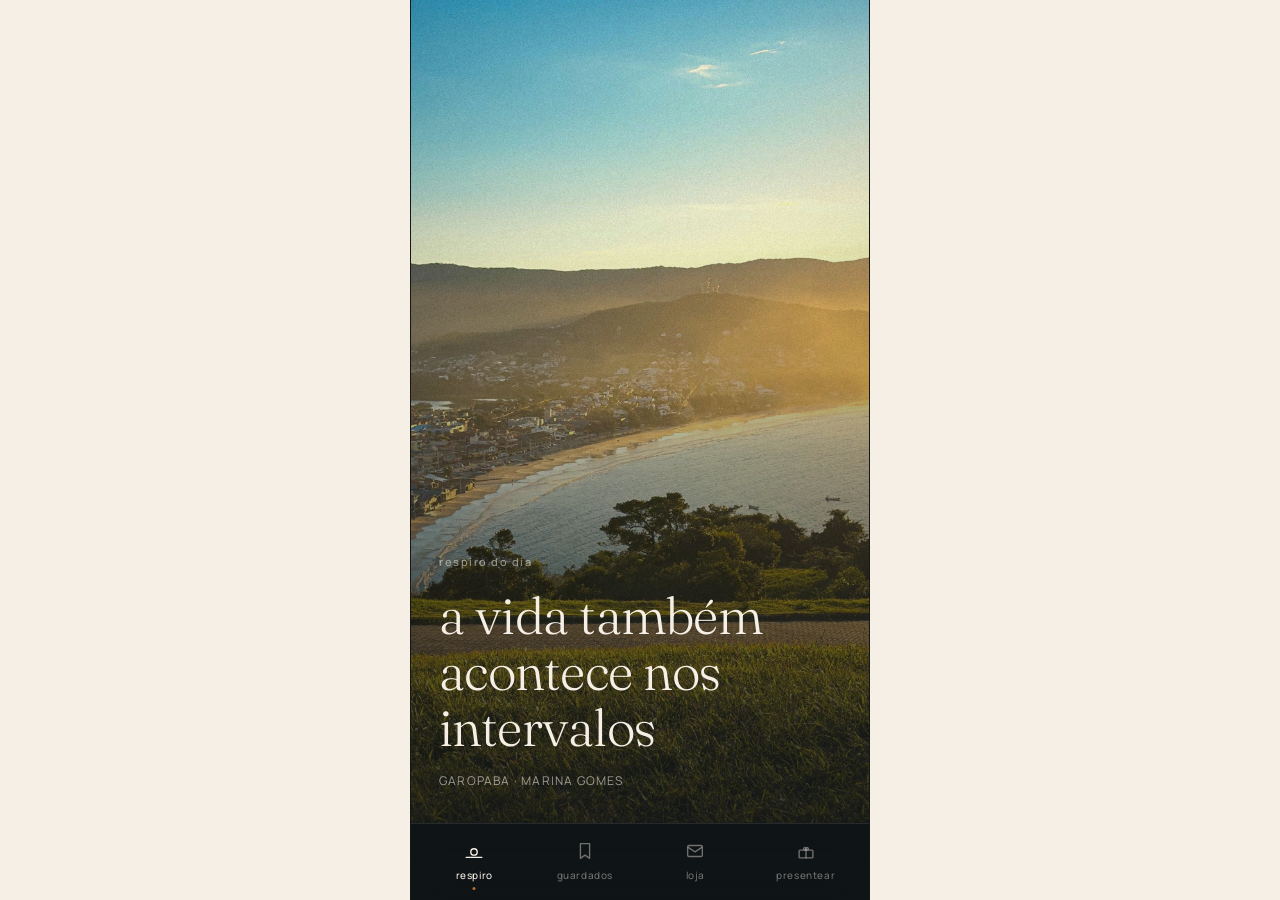
==== app/index.html @ 146d61ae "App PWA v1 — Fase 1: andaime (shell + PWA + navegação inferior) Segundo cômodo da mesma casa técnica" ====
<!DOCTYPE html>
<html lang="pt-BR">
<head>
  <meta charset="UTF-8">
  <meta name="viewport" content="width=device-width, initial-scale=1.0, viewport-fit=cover">
  <title>verso calmo — um respiro de Garopaba</title>
  <meta name="description" content="Um respiro de Garopaba que cabe no bolso. Frases e paisagens reais, por Marina Gomes.">
  <meta name="theme-color" content="#F6EFE5">

  <!-- PWA -->
  <link rel="manifest" href="manifest.webmanifest">
  <link rel="icon" href="/favicon.svg" type="image/svg+xml">
  <link rel="apple-touch-icon" href="assets/icons/icon.svg">
  <meta name="apple-mobile-web-app-capable" content="yes">
  <meta name="apple-mobile-web-app-status-bar-style" content="default">
  <meta name="apple-mobile-web-app-title" content="Verso Calmo">

  <!-- Tipografia (mesma do site — pesos permitidos apenas) -->
  <link rel="preconnect" href="https://fonts.googleapis.com">
  <link rel="preconnect" href="https://fonts.gstatic.com" crossorigin>
  <link href="https://fonts.googleapis.com/css2?family=Fraunces:ital,opsz,wght@0,9..144,300;0,9..144,400;1,9..144,300;1,9..144,400&family=Manrope:wght@400;500&display=swap" rel="stylesheet">

  <!-- Tokens herdados do site (fonte única de cor — não duplicar, não hardcodar HEX) -->
  <link rel="stylesheet" href="/tokens.css">
  <link rel="stylesheet" href="app.css">
</head>
<body>
  <a class="skip-link" href="#conteudo">pular para o conteúdo</a>

  <div class="app" data-modo="profundidade">
    <main class="telas" id="conteudo">

      <!-- ============ TELA 1 — RESPIRO DO DIA ============ -->
      <section class="tela tela--respiro is-ativa" data-tela="respiro" aria-label="respiro do dia">
        <picture class="respiro__foto">
          <source srcset="/assets/garopaba/01-hero-garopaba.avif" type="image/avif">
          <source srcset="/assets/garopaba/01-hero-garopaba.webp" type="image/webp">
          <img src="/assets/garopaba/01-hero-garopaba.jpg"
               alt="entardecer dourado sobre o mar e a montanha em garopaba"
               fetchpriority="high" decoding="async">
        </picture>
        <div class="respiro__gradiente"></div>
        <div class="respiro__conteudo">
          <p class="respiro__label">respiro do dia</p>
          <!-- [Fase 2] frase e foto passam a vir de /app/data/respiros.json
                       (respiro determinístico por data) + swipe do acervo
                       + botões "guardar este respiro" e "presentear". -->
          <p class="respiro__frase">a vida também acontece nos intervalos</p>
          <p class="respiro__assinatura">garopaba · marina gomes</p>
        </div>
      </section>

      <!-- ============ TELA 2 — GUARDADOS ============ -->
      <section class="tela tela--claro" data-tela="guardados" aria-label="guardados">
        <header class="tela__cabecalho">
          <p class="tela__label">guardados</p>
          <h1 class="tela__titulo">o seu <em>cantinho</em></h1>
        </header>
        <!-- [Fase 3] quando houver respiros guardados, guardados.js troca este
                     estado vazio por uma grade editorial (lida de storage.js). -->
        <div class="vazio" data-vazio="guardados">
          <p class="vazio__frase">ainda em branco — e tudo bem.</p>
          <p class="vazio__texto">guarde aqui os respiros que quiser levar com você. toque em <em>guardar</em> num respiro e ele aparece neste cantinho.</p>
        </div>
      </section>

      <!-- ============ TELA 3 — LOJA ============ -->
      <section class="tela tela--claro" data-tela="loja" aria-label="loja">
        <header class="tela__cabecalho">
          <p class="tela__label">loja</p>
          <h1 class="tela__titulo">para <em>levar com você</em></h1>
        </header>
        <!-- [Fase 4] as cartas passam a ser renderizadas de /app/data/colecoes.json
                     e o gesto vai direto ao checkout Kiwify quando a URL existir. -->
        <article class="carta">
          <div class="carta__capa">
            <picture>
              <source srcset="/assets/em-breve/02-celular-wallpaper-real.avif" type="image/avif">
              <source srcset="/assets/em-breve/02-celular-wallpaper-real.webp" type="image/webp">
              <img src="/assets/em-breve/02-celular-wallpaper-real.jpg"
                   alt="celular sobre a areia com um wallpaper de garopaba na tela" loading="lazy" decoding="async">
            </picture>
          </div>
          <div class="carta__corpo">
            <h2 class="carta__titulo">Respiro de Garopaba</h2>
            <p class="carta__texto">cinco respiros de garopaba para a tela do seu dia.</p>
            <p class="carta__preco">R$17 · 5 wallpapers</p>
            <a class="gesto" href="/respiro-de-garopaba/">
              levar comigo <span class="gesto__seta" aria-hidden="true">→</span>
            </a>
          </div>
        </article>
      </section>

      <!-- ============ TELA 4 — PRESENTEAR ============ -->
      <section class="tela tela--claro" data-tela="presentear" aria-label="presentear">
        <header class="tela__cabecalho">
          <p class="tela__label">presentear</p>
          <h1 class="tela__titulo">um respiro <em>para alguém</em></h1>
        </header>
        <!-- [Fase 5] aqui entra a geração do link versocalmo.com.br/r/<id> + Web Share API;
                     a página /r/<id> é servida pelo site (mesmo repo, rota nova). -->
        <div class="vazio" data-vazio="presentear">
          <p class="vazio__frase">esse silêncio me lembrou de você.</p>
          <p class="vazio__texto">escolha um respiro e mande para quem você quiser. ele abre numa página feita em garopaba — não um print.</p>
          <a class="gesto" href="#/respiro">
            começar pelo respiro do dia <span class="gesto__seta" aria-hidden="true">→</span>
          </a>
        </div>
      </section>

    </main>

    <!-- ============ NAVEGAÇÃO INFERIOR (discreta) ============ -->
    <nav class="tabbar" aria-label="navegação principal">
      <a class="tabbar__item is-ativa" data-tela="respiro" href="#/respiro" aria-current="page">
        <svg class="tabbar__icone" viewBox="0 0 24 24" aria-hidden="true">
          <circle cx="12" cy="13" r="3.5"/><line x1="3.5" y1="19" x2="20.5" y2="19"/>
        </svg>
        <span class="tabbar__rotulo">respiro</span>
      </a>
      <a class="tabbar__item" data-tela="guardados" href="#/guardados">
        <svg class="tabbar__icone" viewBox="0 0 24 24" aria-hidden="true">
          <path d="M7 4h10v16l-5-3.5L7 20z"/>
        </svg>
        <span class="tabbar__rotulo">guardados</span>
      </a>
      <a class="tabbar__item" data-tela="loja" href="#/loja">
        <svg class="tabbar__icone" viewBox="0 0 24 24" aria-hidden="true">
          <rect x="4" y="6" width="16" height="12" rx="1.5"/><path d="M4.5 8l7.5 5 7.5-5"/>
        </svg>
        <span class="tabbar__rotulo">loja</span>
      </a>
      <a class="tabbar__item" data-tela="presentear" href="#/presentear">
        <svg class="tabbar__icone" viewBox="0 0 24 24" aria-hidden="true">
          <rect x="4.5" y="11" width="15" height="8.5" rx="1"/><line x1="12" y1="11" x2="12" y2="19.5"/>
          <path d="M12 11c-1.4-3 2.6-4 2.6-1.2 0 .8-1 1.2-2.6 1.2"/>
          <path d="M12 11c1.4-3-2.6-4-2.6-1.2 0 .8 1 1.2 2.6 1.2"/>
        </svg>
        <span class="tabbar__rotulo">presentear</span>
      </a>
    </nav>
  </div>

  <script type="module" src="js/app.js"></script>
</body>
</html>
---- tokens.css ----
:root {
  /* Núcleo — paleta oficial */
  --vc-sal: #F6EFE5;
  --vc-areia-umida: #C8A77D;
  --vc-ambar: #B66F32;
  --vc-ceu-quieto: #AFC7C9;
  --vc-rosa-memoria: #D8A6A0;
  --vc-verde-restinga: #69755C;
  --vc-noite-mar: #101417;
  --vc-mar-profundo: #1F3A3D;
  --vc-tinta-mar: #3A2A22;
  /* Derivados */
  --vc-areia-clara: #E8D9C2;
  --vc-ambar-suave: #D8915A;
  --vc-tinta-mar-suave: #6B5B50;
  --vc-borda: rgba(58, 42, 34, 0.12);
}
---- app/app.css ----
/* ===========================================================
   Verso Calmo — app PWA · estilos próprios do app
   Cor SÓ via var(--vc-*) de /tokens.css. Translúcidos = rgba do HEX do token.
   Tipografia: Fraunces (frases/títulos) + Manrope (UI/texto).
   =========================================================== */

/* === RESET === */
*, *::before, *::after { margin: 0; padding: 0; box-sizing: border-box; }

/* === BASE === */
:root {
  --safe-b: env(safe-area-inset-bottom, 0px);
  --safe-t: env(safe-area-inset-top, 0px);
}
html {
  font-size: 16px;
  -webkit-font-smoothing: antialiased;
  -moz-osx-font-smoothing: grayscale;
  height: 100%;
}
body {
  font-family: 'Manrope', sans-serif;
  font-weight: 400;
  background: var(--vc-sal);
  color: var(--vc-tinta-mar);
  line-height: 1.6;
  letter-spacing: 0.005em;
  min-height: 100%;
  overflow: hidden;              /* o scroll acontece por tela, não no body */
  overscroll-behavior: none;
}
img, picture, video { display: block; max-width: 100%; }
picture { display: contents; }
a { color: inherit; text-decoration: none; }
em { font-style: italic; }

@media (prefers-reduced-motion: reduce) {
  *, *::before, *::after { animation-duration: 0.001ms !important; transition-duration: 0.001ms !important; }
}

/* === ACESSIBILIDADE === */
.sr-only {
  position: absolute; width: 1px; height: 1px;
  padding: 0; margin: -1px; overflow: hidden;
  clip: rect(0,0,0,0); white-space: nowrap; border: 0;
}
.skip-link {
  position: absolute; top: -100%; left: 1rem; z-index: 9999;
  padding: 0.625rem 1.25rem;
  background: var(--vc-tinta-mar); color: var(--vc-sal);
  font-family: 'Manrope', sans-serif; font-weight: 500; font-size: 0.875rem;
  border-radius: 0 0 4px 4px;
}
.skip-link:focus { top: 0; }
:focus-visible { outline: 2px solid var(--vc-ambar-suave); outline-offset: 3px; border-radius: 2px; }

/* === ESTRUTURA DO APP === */
.app {
  position: relative;
  width: 100%;
  height: 100vh; height: 100svh;
  display: flex;
  flex-direction: column;
  background: var(--vc-sal);
  transition: background 0.6s ease;
}
.app[data-modo="profundidade"] { background: var(--vc-noite-mar); }

.telas { position: relative; flex: 1 1 auto; min-height: 0; }

/* Cada tela ocupa a área e rola por dentro; só a ativa aparece. */
.tela {
  position: absolute; inset: 0;
  display: none;
  overflow-y: auto;
  -webkit-overflow-scrolling: touch;
}
.tela.is-ativa { display: block; animation: telaEntra 0.5s ease both; }
@keyframes telaEntra { from { opacity: 0; } to { opacity: 1; } }

.tela--claro { padding: calc(var(--safe-t) + 3rem) 1.75rem 2rem; }

/* === TELA 1 — RESPIRO DO DIA (full-bleed, Modo Profundidade) === */
.tela--respiro { padding: 0; }
.respiro__foto img {
  position: absolute; inset: 0;
  width: 100%; height: 100%;
  object-fit: cover; object-position: center 25%;
  z-index: 0;
}
.respiro__gradiente {
  position: absolute; inset: 0; z-index: 1; pointer-events: none;
  background: linear-gradient(
    to top,
    rgba(16,20,23,0.82) 0%,
    rgba(16,20,23,0.42) 38%,
    rgba(16,20,23,0.06) 70%,
    rgba(16,20,23,0) 100%
  );
}
.respiro__conteudo {
  position: absolute;
  left: 1.75rem; right: 1.75rem;
  bottom: calc(var(--safe-t) + 2rem);
  z-index: 2;
  display: flex; flex-direction: column; gap: 1rem;
}
.respiro__label {
  font-family: 'Manrope', sans-serif; font-weight: 500;
  font-size: 0.6875rem; letter-spacing: 0.14em; text-transform: lowercase;
  color: rgba(246,239,229,0.55);
}
.respiro__frase {
  font-family: 'Fraunces', serif; font-weight: 300;
  font-size: clamp(2rem, 8.5vw, 3.25rem); line-height: 1.08; letter-spacing: -0.01em;
  color: var(--vc-sal); max-width: 18ch;
}
.respiro__assinatura {
  font-family: 'Manrope', sans-serif; font-weight: 400;
  font-size: 0.75rem; letter-spacing: 0.1em; text-transform: uppercase;
  color: rgba(246,239,229,0.6);
}

/* === CABEÇALHO PADRÃO DAS TELAS CLARAS === */
.tela__cabecalho { margin-bottom: 2rem; }
.tela__label {
  font-family: 'Manrope', sans-serif; font-weight: 500;
  font-size: 0.6875rem; letter-spacing: 0.14em; text-transform: lowercase;
  color: var(--vc-tinta-mar-suave); opacity: 0.65;
}
.tela__titulo {
  font-family: 'Fraunces', serif; font-weight: 300;
  font-size: clamp(1.875rem, 7vw, 2.75rem); line-height: 1.1; letter-spacing: -0.008em;
  color: var(--vc-tinta-mar); margin-top: 0.5rem;
}
.tela__titulo em { color: var(--vc-ambar-suave); }

/* === ESTADO VAZIO (com carinho) === */
.vazio {
  max-width: 32ch; margin: 16vh auto 0;
  text-align: center;
  display: flex; flex-direction: column; align-items: center; gap: 1.25rem;
}
.vazio__frase {
  font-family: 'Fraunces', serif; font-weight: 300; font-style: italic;
  font-size: clamp(1.5rem, 6vw, 2rem); line-height: 1.2;
  color: var(--vc-tinta-mar);
}
.vazio__texto {
  font-family: 'Manrope', sans-serif; font-weight: 400;
  font-size: 0.9375rem; line-height: 1.75;
  color: var(--vc-tinta-mar-suave);
}

/* === LOJA — CARTA EDITORIAL === */
.carta { max-width: 380px; margin: 0 auto; display: flex; flex-direction: column; }
.carta__capa {
  width: 100%; aspect-ratio: 4 / 5; max-height: 40vh;
  border-radius: 4px; overflow: hidden;
  background: linear-gradient(160deg, var(--vc-areia-clara) 0%, var(--vc-ambar-suave) 55%, var(--vc-areia-umida) 100%);
}
.carta__capa img { width: 100%; height: 100%; object-fit: cover; }
.carta__corpo { padding: 1.75rem 0.25rem 0; display: flex; flex-direction: column; gap: 0.9rem; }
.carta__titulo {
  font-family: 'Fraunces', serif; font-weight: 300;
  font-size: 1.75rem; line-height: 1.1; color: var(--vc-tinta-mar);
}
.carta__texto {
  font-family: 'Manrope', sans-serif; font-weight: 400;
  font-size: 0.9375rem; line-height: 1.7; color: var(--vc-tinta-mar-suave); max-width: 40ch;
}
.carta__preco {
  font-family: 'Manrope', sans-serif; font-weight: 500;
  font-size: 0.8125rem; letter-spacing: 0.04em; color: var(--vc-tinta-mar-suave);
}

/* === BOTÃO-GESTO (acento âmbar — único da seção) === */
.gesto {
  align-self: flex-start; margin-top: 0.5rem;
  display: inline-flex; align-items: center; gap: 0.6rem;
  font-family: 'Manrope', sans-serif; font-weight: 500;
  font-size: 0.9375rem; letter-spacing: 0.02em; text-transform: lowercase;
  color: var(--vc-ambar);
  padding: 0.4rem 0; border-bottom: 1px solid var(--vc-ambar);
  background: none; cursor: pointer;
  transition: gap 0.3s ease, color 0.3s ease, border-color 0.3s ease;
}
.gesto:hover { gap: 0.9rem; color: var(--vc-ambar-suave); border-color: var(--vc-ambar-suave); }
.gesto__seta { transition: transform 0.3s ease; }
.gesto:hover .gesto__seta { transform: translateX(3px); }

/* === NAVEGAÇÃO INFERIOR === */
.tabbar {
  flex: 0 0 auto;
  display: flex;
  padding: 0.5rem 0.5rem calc(0.5rem + var(--safe-b));
  border-top: 1px solid var(--vc-borda);
  background: rgba(246,239,229,0.82);
  backdrop-filter: blur(16px); -webkit-backdrop-filter: blur(16px);
  transition: background 0.6s ease, border-color 0.6s ease;
  z-index: 50;
}
.app[data-modo="profundidade"] .tabbar {
  background: rgba(16,20,23,0.55);
  border-top-color: rgba(246,239,229,0.1);
}
.tabbar__item {
  flex: 1 1 0;
  display: flex; flex-direction: column; align-items: center; gap: 0.3rem;
  padding: 0.55rem 0.25rem;
  color: var(--vc-tinta-mar-suave); opacity: 0.6;
  transition: opacity 0.3s ease, color 0.3s ease;
}
.app[data-modo="profundidade"] .tabbar__item { color: rgba(246,239,229,0.7); }
.tabbar__item.is-ativa { opacity: 1; color: var(--vc-tinta-mar); }
.app[data-modo="profundidade"] .tabbar__item.is-ativa { color: var(--vc-sal); }
.tabbar__icone {
  width: 22px; height: 22px;
  stroke: currentColor; fill: none;
  stroke-width: 1.5; stroke-linecap: round; stroke-linejoin: round;
}
.tabbar__rotulo {
  position: relative;
  font-family: 'Manrope', sans-serif; font-weight: 500;
  font-size: 0.625rem; letter-spacing: 0.06em; text-transform: lowercase;
}
/* acento âmbar mínimo: um ponto sob a tela ativa */
.tabbar__item.is-ativa .tabbar__rotulo::after {
  content: ""; position: absolute; left: 50%; bottom: -0.4rem;
  transform: translateX(-50%);
  width: 3px; height: 3px; border-radius: 50%;
  background: var(--vc-ambar);
}

/* === DESKTOP — o app é mobile-first; em telas largas, centraliza num "celular" === */
@media (min-width: 720px) {
  .app {
    max-width: 460px;
    margin: 0 auto;
    height: 100vh; height: 100svh;
    border-left: 1px solid var(--vc-borda);
    border-right: 1px solid var(--vc-borda);
  }
}
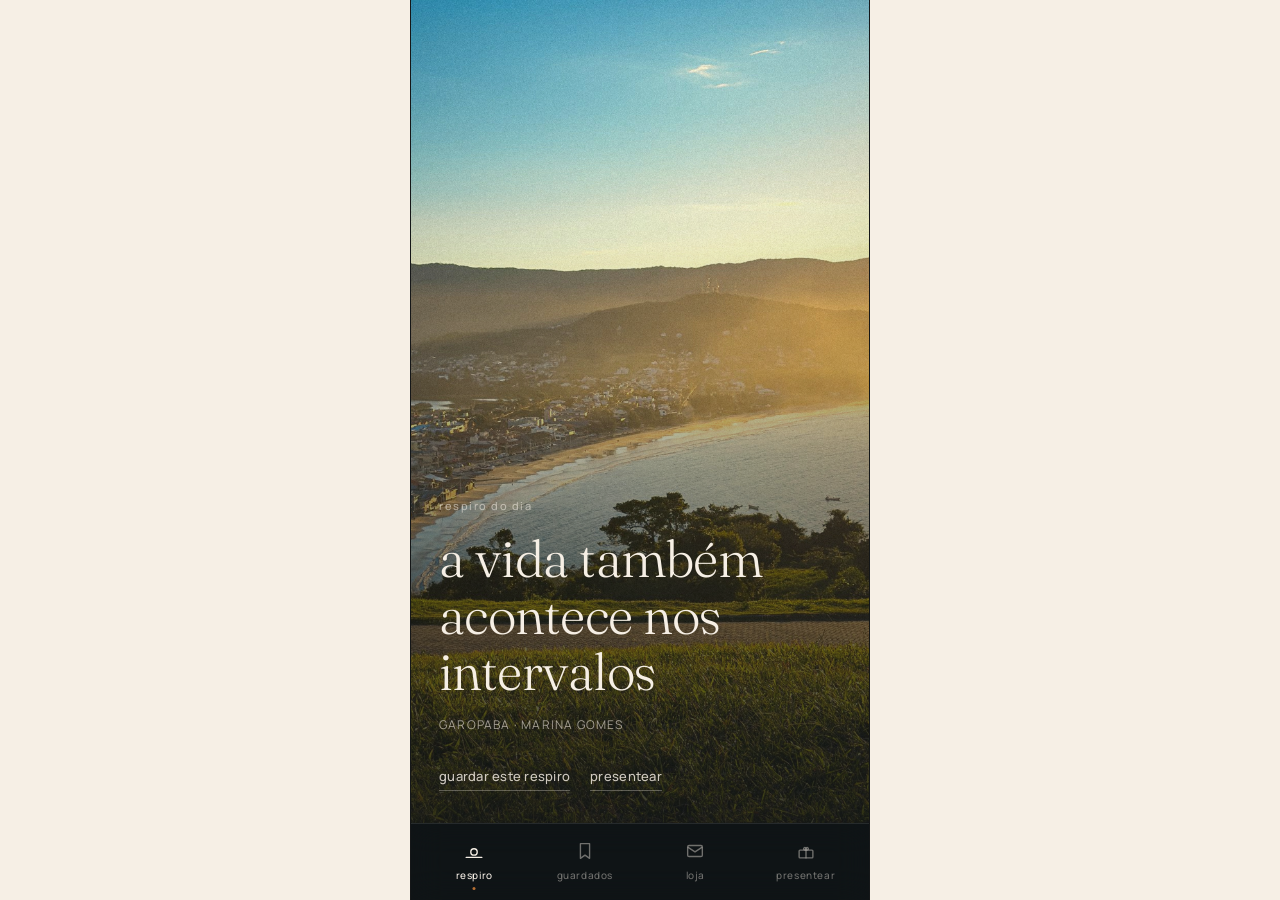
==== commit d8e5c614: "App PWA v1 — Fase 2: Respiro do dia (Tela 1 dinâmica) - lê data/respiros.json; respiro do dia determ" ====
--- a/app/index.html
+++ b/app/index.html
@@ -31,23 +31,26 @@
     <main class="telas" id="conteudo">
 
       <!-- ============ TELA 1 — RESPIRO DO DIA ============ -->
+      <!-- O trilho é preenchido por respiro.js (respiro do dia + acervo deslizável).
+           O <noscript> garante o respiro de hoje mesmo sem JS. -->
       <section class="tela tela--respiro is-ativa" data-tela="respiro" aria-label="respiro do dia">
-        <picture class="respiro__foto">
-          <source srcset="/assets/garopaba/01-hero-garopaba.avif" type="image/avif">
-          <source srcset="/assets/garopaba/01-hero-garopaba.webp" type="image/webp">
-          <img src="/assets/garopaba/01-hero-garopaba.jpg"
-               alt="entardecer dourado sobre o mar e a montanha em garopaba"
-               fetchpriority="high" decoding="async">
-        </picture>
-        <div class="respiro__gradiente"></div>
-        <div class="respiro__conteudo">
-          <p class="respiro__label">respiro do dia</p>
-          <!-- [Fase 2] frase e foto passam a vir de /app/data/respiros.json
-                       (respiro determinístico por data) + swipe do acervo
-                       + botões "guardar este respiro" e "presentear". -->
-          <p class="respiro__frase">a vida também acontece nos intervalos</p>
-          <p class="respiro__assinatura">garopaba · marina gomes</p>
-        </div>
+        <div class="respiro__trilho" id="respiro-trilho" aria-live="polite"></div>
+        <noscript>
+          <article class="respiro__slide">
+            <picture class="respiro__foto">
+              <source srcset="/assets/garopaba/01-hero-garopaba.avif" type="image/avif">
+              <source srcset="/assets/garopaba/01-hero-garopaba.webp" type="image/webp">
+              <img src="/assets/garopaba/01-hero-garopaba.jpg"
+                   alt="entardecer dourado sobre o mar e a montanha em garopaba">
+            </picture>
+            <div class="respiro__gradiente"></div>
+            <div class="respiro__conteudo">
+              <p class="respiro__label">respiro do dia</p>
+              <p class="respiro__frase">a vida também acontece nos intervalos</p>
+              <p class="respiro__assinatura">garopaba · marina gomes</p>
+            </div>
+          </article>
+        </noscript>
       </section>
 
       <!-- ============ TELA 2 — GUARDADOS ============ -->
--- a/app/app.css
+++ b/app/app.css
@@ -121,6 +121,41 @@
   color: rgba(246,239,229,0.6);
 }
 
+/* Carrossel do acervo — deslizar horizontal (sem contadores, sem dots). */
+.respiro__trilho {
+  position: absolute; inset: 0;
+  display: flex;
+  overflow-x: auto; overflow-y: hidden;
+  scroll-snap-type: x mandatory;
+  -webkit-overflow-scrolling: touch;
+  scrollbar-width: none;
+}
+.respiro__trilho::-webkit-scrollbar { display: none; }
+.respiro__slide {
+  position: relative;
+  flex: 0 0 100%;
+  width: 100%; height: 100%;
+  scroll-snap-align: start; scroll-snap-stop: always;
+  isolation: isolate;
+}
+
+/* Posição da frase (regra do doc 03): inferior (padrão), superior, centro. */
+.respiro__conteudo--superior { bottom: auto; top: calc(var(--safe-t) + 4.5rem); }
+.respiro__conteudo--centro   { bottom: auto; top: 50%; transform: translateY(-50%); }
+
+/* Ações discretas sobre a foto — microcopy, não botão grande. */
+.respiro__acoes { display: flex; flex-wrap: wrap; gap: 1.25rem; margin-top: 0.75rem; }
+.respiro__acao {
+  background: none; border: none; cursor: pointer;
+  font-family: 'Manrope', sans-serif; font-weight: 500;
+  font-size: 0.8125rem; letter-spacing: 0.02em; text-transform: lowercase;
+  color: rgba(246,239,229,0.82);
+  padding: 0.3rem 0; border-bottom: 1px solid rgba(246,239,229,0.3);
+  transition: color 0.3s ease, border-color 0.3s ease;
+}
+.respiro__acao:hover { color: var(--vc-sal); border-color: rgba(246,239,229,0.7); }
+.respiro__acao[data-guardado="true"] { color: var(--vc-ambar-suave); border-color: var(--vc-ambar-suave); }
+
 /* === CABEÇALHO PADRÃO DAS TELAS CLARAS === */
 .tela__cabecalho { margin-bottom: 2rem; }
 .tela__label {
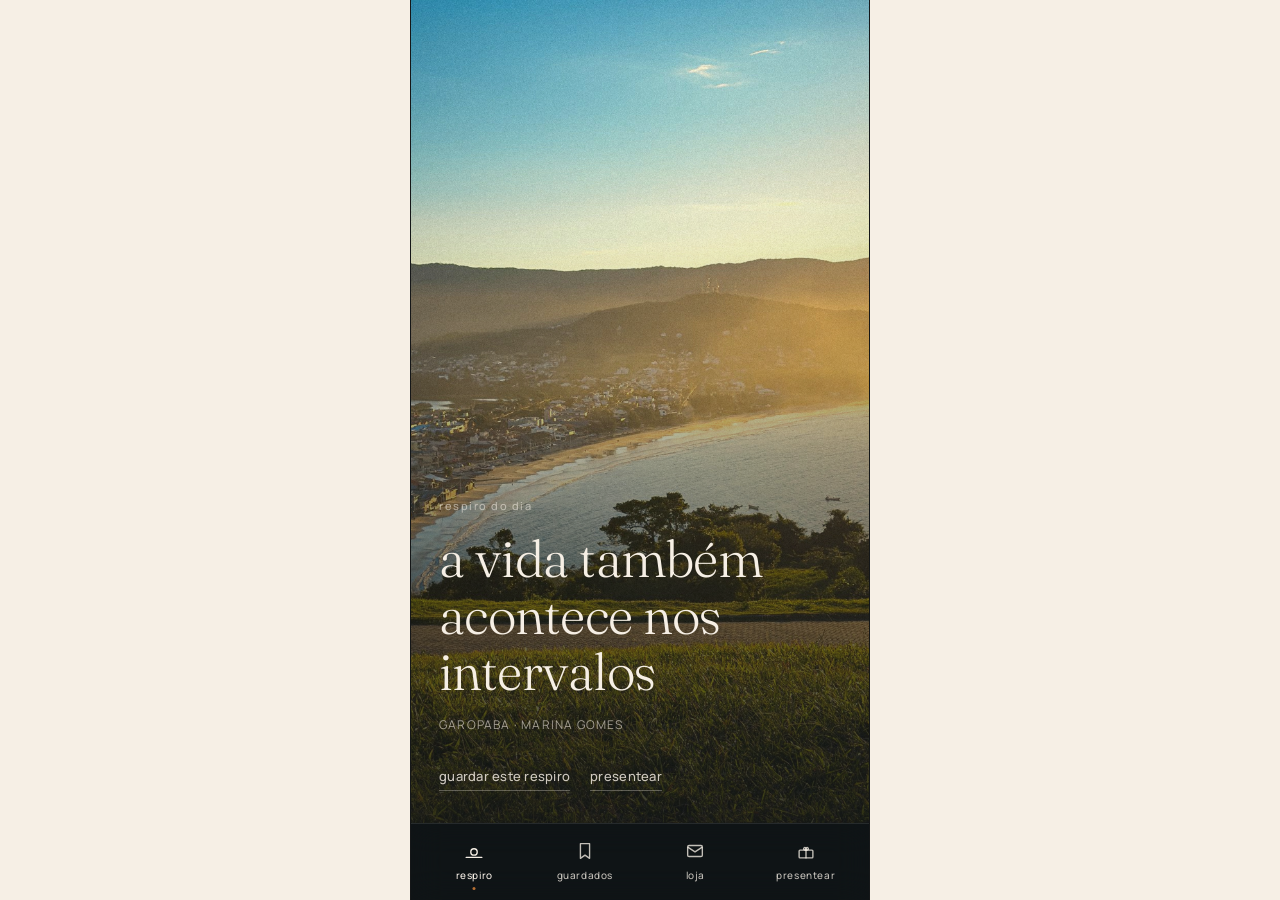
==== commit 9454a162: "App PWA v1 — Fase 7: revisão multi-agente aplicada A11y: - visor com gerência de foco (foco entra/pr" ====
--- a/app/index.html
+++ b/app/index.html
@@ -10,7 +10,7 @@
   <!-- PWA -->
   <link rel="manifest" href="manifest.webmanifest">
   <link rel="icon" href="/favicon.svg" type="image/svg+xml">
-  <link rel="apple-touch-icon" href="assets/icons/icon.svg">
+  <link rel="apple-touch-icon" href="assets/icons/icon-180.png">
   <meta name="apple-mobile-web-app-capable" content="yes">
   <meta name="apple-mobile-web-app-status-bar-style" content="default">
   <meta name="apple-mobile-web-app-title" content="Verso Calmo">
@@ -34,7 +34,7 @@
       <!-- O trilho é preenchido por respiro.js (respiro do dia + acervo deslizável).
            O <noscript> garante o respiro de hoje mesmo sem JS. -->
       <section class="tela tela--respiro is-ativa" data-tela="respiro" aria-label="respiro do dia">
-        <div class="respiro__trilho" id="respiro-trilho" aria-live="polite"></div>
+        <div class="respiro__trilho" id="respiro-trilho"></div>
         <noscript>
           <article class="respiro__slide">
             <picture class="respiro__foto">
@@ -59,8 +59,8 @@
           <p class="tela__label">guardados</p>
           <h1 class="tela__titulo">o seu <em>cantinho</em></h1>
         </header>
-        <!-- [Fase 3] quando houver respiros guardados, guardados.js troca este
-                     estado vazio por uma grade editorial (lida de storage.js). -->
+        <!-- guardados.js mostra a grade quando há respiros salvos; senão, o estado vazio. -->
+        <div class="guardados__grade" data-grade hidden></div>
         <div class="vazio" data-vazio="guardados">
           <p class="vazio__frase">ainda em branco — e tudo bem.</p>
           <p class="vazio__texto">guarde aqui os respiros que quiser levar com você. toque em <em>guardar</em> num respiro e ele aparece neste cantinho.</p>
@@ -73,26 +73,28 @@
           <p class="tela__label">loja</p>
           <h1 class="tela__titulo">para <em>levar com você</em></h1>
         </header>
-        <!-- [Fase 4] as cartas passam a ser renderizadas de /app/data/colecoes.json
-                     e o gesto vai direto ao checkout Kiwify quando a URL existir. -->
-        <article class="carta">
-          <div class="carta__capa">
-            <picture>
-              <source srcset="/assets/em-breve/02-celular-wallpaper-real.avif" type="image/avif">
-              <source srcset="/assets/em-breve/02-celular-wallpaper-real.webp" type="image/webp">
-              <img src="/assets/em-breve/02-celular-wallpaper-real.jpg"
-                   alt="celular sobre a areia com um wallpaper de garopaba na tela" loading="lazy" decoding="async">
-            </picture>
-          </div>
-          <div class="carta__corpo">
-            <h2 class="carta__titulo">Respiro de Garopaba</h2>
-            <p class="carta__texto">cinco respiros de garopaba para a tela do seu dia.</p>
-            <p class="carta__preco">R$17 · 5 wallpapers</p>
-            <a class="gesto" href="/respiro-de-garopaba/">
-              levar comigo <span class="gesto__seta" aria-hidden="true">→</span>
-            </a>
-          </div>
-        </article>
+        <!-- loja.js renderiza as cartas de /app/data/colecoes.json. -->
+        <div class="loja__cartas" data-cartas></div>
+        <noscript>
+          <article class="carta">
+            <div class="carta__capa">
+              <picture>
+                <source srcset="/assets/em-breve/02-celular-wallpaper-real.avif" type="image/avif">
+                <source srcset="/assets/em-breve/02-celular-wallpaper-real.webp" type="image/webp">
+                <img src="/assets/em-breve/02-celular-wallpaper-real.jpg"
+                     alt="celular sobre a areia com um wallpaper de garopaba na tela" loading="lazy" decoding="async">
+              </picture>
+            </div>
+            <div class="carta__corpo">
+              <h2 class="carta__titulo">Respiro de Garopaba</h2>
+              <p class="carta__texto">cinco respiros de garopaba para a tela do seu dia.</p>
+              <p class="carta__preco">R$17 · 5 wallpapers</p>
+              <a class="gesto" href="/respiro-de-garopaba/">
+                levar comigo <span class="gesto__seta" aria-hidden="true">→</span>
+              </a>
+            </div>
+          </article>
+        </noscript>
       </section>
 
       <!-- ============ TELA 4 — PRESENTEAR ============ -->
@@ -101,8 +103,9 @@
           <p class="tela__label">presentear</p>
           <h1 class="tela__titulo">um respiro <em>para alguém</em></h1>
         </header>
-        <!-- [Fase 5] aqui entra a geração do link versocalmo.com.br/r/<id> + Web Share API;
-                     a página /r/<id> é servida pelo site (mesmo repo, rota nova). -->
+        <!-- presentear.js mostra o respiro selecionado (com Web Share) ou o convite abaixo.
+             A página /r/<id> é servida pelo site (rota nova, etapa à parte). -->
+        <div class="presente-palco" data-presente hidden></div>
         <div class="vazio" data-vazio="presentear">
           <p class="vazio__frase">esse silêncio me lembrou de você.</p>
           <p class="vazio__texto">escolha um respiro e mande para quem você quiser. ele abre numa página feita em garopaba — não um print.</p>
--- a/app/app.css
+++ b/app/app.css
@@ -6,6 +6,7 @@
 
 /* === RESET === */
 *, *::before, *::after { margin: 0; padding: 0; box-sizing: border-box; }
+[hidden] { display: none !important; }
 
 /* === BASE === */
 :root {
@@ -39,11 +40,6 @@
 }
 
 /* === ACESSIBILIDADE === */
-.sr-only {
-  position: absolute; width: 1px; height: 1px;
-  padding: 0; margin: -1px; overflow: hidden;
-  clip: rect(0,0,0,0); white-space: nowrap; border: 0;
-}
 .skip-link {
   position: absolute; top: -100%; left: 1rem; z-index: 9999;
   padding: 0.625rem 1.25rem;
@@ -156,19 +152,79 @@
 .respiro__acao:hover { color: var(--vc-sal); border-color: rgba(246,239,229,0.7); }
 .respiro__acao[data-guardado="true"] { color: var(--vc-ambar-suave); border-color: var(--vc-ambar-suave); }
 
+/* === VISOR — respiro em tela cheia (aberto a partir de Guardados) === */
+.visor {
+  position: absolute; inset: 0; z-index: 200;
+  background: var(--vc-noite-mar);
+  overflow: hidden; isolation: isolate;
+  animation: telaEntra 0.4s ease both;
+}
+.visor .respiro__foto img {
+  position: absolute; inset: 0; width: 100%; height: 100%;
+  object-fit: cover; object-position: center 25%; z-index: 0;
+}
+.visor .respiro__conteudo { bottom: calc(var(--safe-b) + 2.25rem); }
+.visor__fechar {
+  position: absolute; top: calc(var(--safe-t) + 1rem); right: 1.25rem; z-index: 3;
+  width: 2.25rem; height: 2.25rem; border-radius: 50%;
+  display: flex; align-items: center; justify-content: center;
+  background: rgba(16,20,23,0.35); color: var(--vc-sal);
+  border: 1px solid rgba(246,239,229,0.25); cursor: pointer;
+  font-size: 0.85rem; line-height: 1;
+  backdrop-filter: blur(8px); -webkit-backdrop-filter: blur(8px);
+  transition: background 0.3s ease;
+}
+.visor__fechar:hover { background: rgba(16,20,23,0.6); }
+
+/* === PRESENTEAR — respiro selecionado + Web Share === */
+.presente { max-width: 380px; margin: 0 auto; display: flex; flex-direction: column; gap: 1.5rem; }
+.presente__previa {
+  position: relative; width: 100%; aspect-ratio: 4 / 5; max-height: 46vh;
+  border-radius: 4px; overflow: hidden; isolation: isolate;
+  background: var(--vc-areia-clara);
+}
+.presente__previa img { position: absolute; inset: 0; width: 100%; height: 100%; object-fit: cover; z-index: 0; }
+.presente__gradiente {
+  position: absolute; inset: 0; z-index: 1; pointer-events: none;
+  background: linear-gradient(to top, rgba(16,20,23,0.8) 0%, rgba(16,20,23,0.12) 55%, rgba(16,20,23,0) 100%);
+}
+.presente__frase {
+  position: absolute; z-index: 2; left: 1.25rem; right: 1.25rem; bottom: 1.25rem;
+  font-family: 'Fraunces', serif; font-weight: 300; font-size: 1.375rem; line-height: 1.15;
+  color: var(--vc-sal);
+}
+.presente__texto {
+  font-family: 'Manrope', sans-serif; font-weight: 400;
+  font-size: 0.9375rem; line-height: 1.7; color: var(--vc-tinta-mar-suave);
+}
+.presente__acoes { display: flex; flex-direction: column; gap: 1rem; align-items: flex-start; }
+.presente__trocar {
+  background: none; border: 0; cursor: pointer;
+  font-family: 'Manrope', sans-serif; font-weight: 500;
+  font-size: 0.8125rem; letter-spacing: 0.02em; text-transform: lowercase;
+  color: var(--vc-tinta-mar-suave);
+  padding: 0.25rem 0; border-bottom: 1px solid var(--vc-borda);
+  transition: color 0.3s ease, border-color 0.3s ease;
+}
+.presente__trocar:hover { color: var(--vc-tinta-mar); border-color: var(--vc-tinta-mar-suave); }
+.presente__feedback {
+  font-family: 'Manrope', sans-serif; font-size: 0.8125rem; letter-spacing: 0.01em;
+  color: var(--vc-tinta-mar);   /* texto informativo: 11.99:1 (antes âmbar 3.47:1) */
+}
+
 /* === CABEÇALHO PADRÃO DAS TELAS CLARAS === */
 .tela__cabecalho { margin-bottom: 2rem; }
 .tela__label {
   font-family: 'Manrope', sans-serif; font-weight: 500;
   font-size: 0.6875rem; letter-spacing: 0.14em; text-transform: lowercase;
-  color: var(--vc-tinta-mar-suave); opacity: 0.65;
+  color: var(--vc-tinta-mar-suave);   /* contraste 5.68:1 (sem opacity, antes 2.76) */
 }
 .tela__titulo {
   font-family: 'Fraunces', serif; font-weight: 300;
   font-size: clamp(1.875rem, 7vw, 2.75rem); line-height: 1.1; letter-spacing: -0.008em;
   color: var(--vc-tinta-mar); margin-top: 0.5rem;
 }
-.tela__titulo em { color: var(--vc-ambar-suave); }
+.tela__titulo em { font-style: italic; }  /* ênfase só pelo itálico — âmbar fica exclusivo do gesto */
 
 /* === ESTADO VAZIO (com carinho) === */
 .vazio {
@@ -187,8 +243,34 @@
   color: var(--vc-tinta-mar-suave);
 }
 
+/* === GUARDADOS — grade editorial === */
+.guardados__grade {
+  display: grid;
+  grid-template-columns: repeat(2, 1fr);
+  gap: 1.75rem 1rem;          /* espaço negativo generoso entre cards */
+}
+.guardado-card {
+  display: flex; flex-direction: column; gap: 0.65rem;
+  background: none; border: none; padding: 0; cursor: pointer; text-align: left;
+}
+.guardado-card__foto {
+  display: block; width: 100%; aspect-ratio: 4 / 5;
+  border-radius: 4px; overflow: hidden;
+  background: var(--vc-areia-clara);
+}
+.guardado-card__foto img {
+  width: 100%; height: 100%; object-fit: cover;
+  transition: transform 0.6s ease;
+}
+.guardado-card:hover .guardado-card__foto img { transform: scale(1.03); }
+.guardado-card__frase {
+  font-family: 'Fraunces', serif; font-weight: 300; font-style: italic;
+  font-size: 0.9375rem; line-height: 1.3; color: var(--vc-tinta-mar);
+}
+
 /* === LOJA — CARTA EDITORIAL === */
-.carta { max-width: 380px; margin: 0 auto; display: flex; flex-direction: column; }
+.loja__cartas { display: flex; flex-direction: column; gap: 3.5rem; }
+.carta { max-width: 380px; width: 100%; margin: 0 auto; display: flex; flex-direction: column; }
 .carta__capa {
   width: 100%; aspect-ratio: 4 / 5; max-height: 40vh;
   border-radius: 4px; overflow: hidden;
@@ -215,13 +297,13 @@
   display: inline-flex; align-items: center; gap: 0.6rem;
   font-family: 'Manrope', sans-serif; font-weight: 500;
   font-size: 0.9375rem; letter-spacing: 0.02em; text-transform: lowercase;
-  color: var(--vc-ambar);
-  padding: 0.4rem 0; border-bottom: 1px solid var(--vc-ambar);
+  color: var(--vc-tinta-mar);   /* texto AA 11.99:1; o âmbar fica na seta + sublinhado */
+  padding: 0.4rem 0; border: 0; border-bottom: 1px solid var(--vc-ambar);
   background: none; cursor: pointer;
-  transition: gap 0.3s ease, color 0.3s ease, border-color 0.3s ease;
-}
-.gesto:hover { gap: 0.9rem; color: var(--vc-ambar-suave); border-color: var(--vc-ambar-suave); }
-.gesto__seta { transition: transform 0.3s ease; }
+  transition: gap 0.3s ease, border-color 0.3s ease;
+}
+.gesto:hover { gap: 0.9rem; border-color: var(--vc-ambar-suave); }
+.gesto__seta { color: var(--vc-ambar); transition: transform 0.3s ease; }
 .gesto:hover .gesto__seta { transform: translateX(3px); }
 
 /* === NAVEGAÇÃO INFERIOR === */
@@ -243,11 +325,11 @@
   flex: 1 1 0;
   display: flex; flex-direction: column; align-items: center; gap: 0.3rem;
   padding: 0.55rem 0.25rem;
-  color: var(--vc-tinta-mar-suave); opacity: 0.6;
-  transition: opacity 0.3s ease, color 0.3s ease;
-}
-.app[data-modo="profundidade"] .tabbar__item { color: rgba(246,239,229,0.7); }
-.tabbar__item.is-ativa { opacity: 1; color: var(--vc-tinta-mar); }
+  color: var(--vc-tinta-mar-suave);   /* inativo 5.68:1 (sem opacity, antes 2.52) */
+  transition: color 0.3s ease;
+}
+.app[data-modo="profundidade"] .tabbar__item { color: rgba(246,239,229,0.78); }
+.tabbar__item.is-ativa { color: var(--vc-tinta-mar); }
 .app[data-modo="profundidade"] .tabbar__item.is-ativa { color: var(--vc-sal); }
 .tabbar__icone {
   width: 22px; height: 22px;
